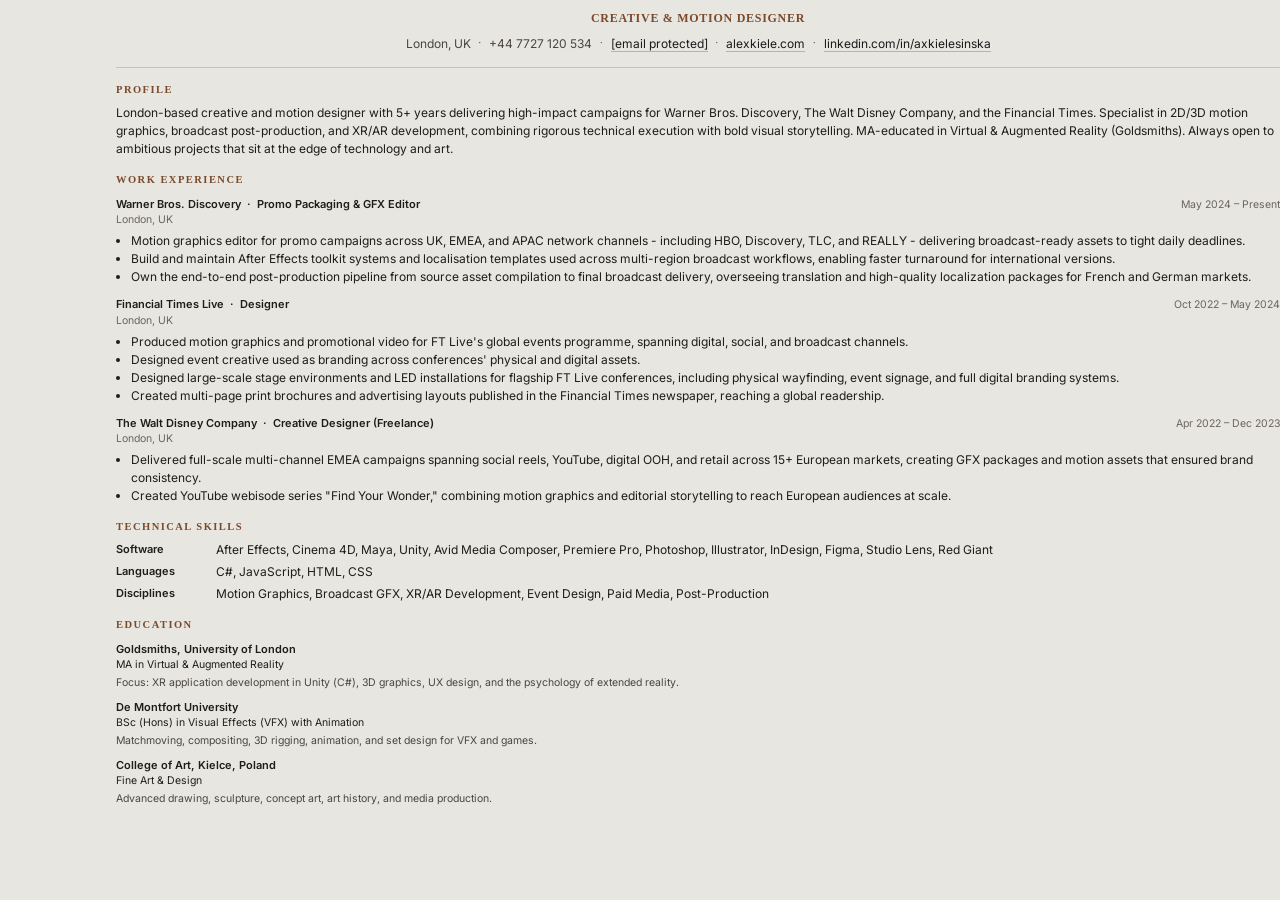
==== Alex Kielesinska Resume.html @ be0b965c "Add files via upload" ====
<!DOCTYPE html>
<html>
<head>
<meta charset="utf-8">
<meta name="viewport" content="width=device-width, initial-scale=1">
<script src="./support.js"></script>
</head>
<body>
<x-dc>
<helmet style="font-family: Raleway">
  <link rel="preconnect" href="https://fonts.googleapis.com">
  <link rel="preconnect" href="https://fonts.gstatic.com" crossorigin="">
  <link href="https://fonts.googleapis.com/css2?family=Libre+Caslon+Text:ital,wght@0,400;0,700;1,400&amp;family=Inter:wght@400;500;600&amp;display=swap" rel="stylesheet">
  <style>
    body { margin: 0; background: #e8e6e1; }
    doc-page:not(:defined) { visibility: hidden; }
    a { color: #1a1a1a; text-decoration: none; border-bottom: 1px solid #b8b3a8; }
    a:hover { color: #7a4a2b; border-bottom-color: #7a4a2b; }
  </style>
</helmet>
<x-import component-from-global-scope="doc-page" from="./doc-page.js" size="letter" margin="0.6in" style="font-family: Raleway; color: #1f1d1a; font-size: 10.3px; line-height: 1.5; position: absolute; left: 116px; top: -24px" hint-size="816px,1056px">

  <header style="text-align: center; margin-bottom: 14px;">
    <h1 style="font-family: Playfair Display; font-weight: 700; font-size: 20px; letter-spacing: 0.04em; margin: 0 0 3px; text-transform: uppercase">Aleksandra Kielesinska</h1>
    <div style="font-size: 12px; letter-spacing: 0.06em; text-transform: uppercase; color: #7a4a2b; margin-bottom: 8px; font-family: Playfair Display; font-weight: 600">Creative &amp; Motion Designer</div>
    <div style="font-size: 10px; color: #4a4640; display: flex; justify-content: center; gap: 8px; flex-wrap: wrap;">
      <span style="font-size: 12px; font-family: Inter">London, UK</span><span style="font-family: Tahoma">·</span>
      <span style="font-size: 12px; font-family: Inter">+44 7727 120 534</span><span style="font-family: Tahoma">·</span>
      <span style="font-family: Tahoma"><a href="/cdn-cgi/l/email-protection#96fdfff3faf3f7eed6f1fbf7fffab8f5f9fb" style="font-size: 12px; font-family: Inter"><span class="__cf_email__" data-cfemail="72191b171e17130a32151f131b1e5c111d1f">[email&#160;protected]</span></a></span><span style="font-family: Tahoma">·</span>
      <span style="font-family: Tahoma"><a href="https://alexkiele.com" style="font-size: 12px; font-family: Inter">alexkiele.com</a></span><span style="font-family: Tahoma">·</span>
      <span style="font-family: Tahoma"><a href="https://linkedin.com/in/axkielesinska" style="font-size: 12px; font-family: Inter">linkedin.com/in/axkielesinska</a></span>
    </div>
  </header>

  <hr style="border: none; border-top: 1px solid #c9c3b6; margin: 0 0 14px;">

  <section style="margin-bottom: 14px;">
    <h2 style="font-size: 10.5px; font-weight: 600; letter-spacing: 0.14em; text-transform: uppercase; color: #7a4a2b; margin: 0 0 6px; font-family: Verdana">Profile</h2>
    <p style="margin: 0; text-wrap: pretty; font-size: 12px; font-family: Inter">London-based creative and motion designer with 5+ years delivering high-impact campaigns for Warner Bros. Discovery, The Walt Disney Company, and the Financial Times. Specialist in 2D/3D motion graphics, broadcast post-production, and XR/AR development, combining rigorous technical execution with bold visual storytelling. MA-educated in Virtual &amp; Augmented Reality (Goldsmiths). Always open to ambitious projects that sit at the edge of technology and art.</p>
  </section>

  

  <section style="margin-bottom: 14px;">
    <h2 style="font-size: 10.5px; font-weight: 600; letter-spacing: 0.14em; text-transform: uppercase; color: #7a4a2b; margin: 0 0 8px; font-family: Verdana">Work Experience</h2>

    <div style="margin-bottom: 10px; break-inside: avoid;">
      <div style="display: flex; justify-content: space-between; align-items: baseline;">
        <div style="font-weight: 600; font-size: 11px; font-family: Inter">Warner Bros. Discovery &nbsp;·&nbsp; Promo Packaging &amp; GFX Editor</div>
        <div style="font-size: 10.5px; color: #6a655d; white-space: nowrap; font-family: Inter">May 2024 – Present</div>
      </div>
      <div style="font-size: 10.5px; color: #6a655d; margin-bottom: 4px; font-family: Inter">London, UK</div>
      <ul style="margin: 0; padding-left: 15px;">
        <li style="font-size: 12px; font-family: Inter">Motion graphics editor for promo campaigns across UK, EMEA, and APAC network channels - including HBO, Discovery, TLC, and REALLY - delivering broadcast-ready assets to tight daily deadlines.</li>
        <li style="font-size: 12px; font-family: Inter">Build and maintain After Effects toolkit systems and localisation templates used across multi-region broadcast workflows, enabling faster turnaround for international versions.</li>
        <li style="font-size: 12px; font-family: Inter"><div>Own the end-to-end post-production pipeline from source asset compilation to final broadcast delivery, overseeing translation and high-quality localization packages for French and German markets.</div></li>
        
      </ul>
    </div>

    <div style="margin-bottom: 10px; break-inside: avoid;">
      <div style="display: flex; justify-content: space-between; align-items: baseline;">
        <div style="font-weight: 600; font-size: 11px; font-family: Inter">Financial Times Live &nbsp;·&nbsp; Designer</div>
        <div style="font-size: 10.5px; color: #6a655d; white-space: nowrap; font-family: Inter">Oct 2022 – May 2024</div>
      </div>
      <div style="font-size: 10.5px; color: #6a655d; margin-bottom: 4px; font-family: Inter">London, UK</div>
      <ul style="margin: 0; padding-left: 15px;">
        <li style="font-size: 12px; font-family: Inter">Produced motion graphics and promotional video for FT Live's global events programme, spanning digital, social, and broadcast channels.</li>
        <li style="font-size: 12px; font-family: Inter">Designed event creative used as branding across conferences' physical and digital assets.</li>
        <li style="font-size: 12px; font-family: Inter">Designed large-scale stage environments and LED installations for flagship FT Live conferences, including physical wayfinding, event signage, and full digital branding systems.</li>
        <li style="font-size: 12px; font-family: Inter">Created multi-page print brochures and advertising layouts published in the Financial Times newspaper, reaching a global readership.</li>
      </ul>
    </div>

    <div style="break-inside: avoid;">
      <div style="display: flex; justify-content: space-between; align-items: baseline;">
        <div style="font-weight: 600; font-size: 11px; font-family: Inter">The Walt Disney Company &nbsp;·&nbsp; Creative Designer (Freelance)</div>
        <div style="font-size: 10.5px; color: #6a655d; white-space: nowrap; font-family: Inter">Apr 2022 – Dec 2023</div>
      </div>
      <div style="font-size: 10.5px; color: #6a655d; margin-bottom: 4px; font-family: Inter">London, UK</div>
      <ul style="margin: 0; padding-left: 15px;">
        <li style="font-size: 12px; font-family: Inter"><div>Delivered full-scale multi-channel EMEA campaigns spanning social reels, YouTube, digital OOH, and retail across 15+ European markets, creating GFX packages and motion assets that ensured brand consistency.</div></li>
        <li style="font-size: 12px; font-family: Inter">Created YouTube webisode series "Find Your Wonder," combining motion graphics and editorial storytelling to reach European audiences at scale.</li>
      </ul>
    </div>
  </section><section style="margin-bottom: 14px;">
    <h2 style="font-size: 10.5px; font-weight: 600; letter-spacing: 0.14em; text-transform: uppercase; color: #7a4a2b; margin: 0 0 6px; font-family: Verdana">Technical Skills</h2>
    <div style="display: grid; grid-template-columns: 90px 1fr; row-gap: 4px; column-gap: 10px;">
      <div style="font-weight: 600; font-size: 11px; font-family: Inter">Software</div>
      <div style="font-size: 12px; font-family: Inter">After Effects, Cinema 4D, Maya, Unity, Avid Media Composer, Premiere Pro, Photoshop, Illustrator, InDesign, Figma, Studio Lens, Red Giant</div>
      <div style="font-weight: 600; font-size: 11px; font-family: Inter">Languages</div>
      <div style="font-size: 12px; font-family: Inter">C#, JavaScript, HTML, CSS</div>
      <div style="font-weight: 600; font-size: 11px; font-family: Inter">Disciplines</div>
      <div style="font-size: 12px; font-family: Inter">Motion Graphics, Broadcast GFX, XR/AR Development, Event Design, Paid Media, Post-Production</div>
    </div>
  </section>

  <section>
    <h2 style="font-size: 10.5px; font-weight: 600; letter-spacing: 0.14em; text-transform: uppercase; color: #7a4a2b; margin: 0 0 8px; font-family: Verdana">Education</h2>

    <div style="margin-bottom: 8px; break-inside: avoid;">
      <div style="font-weight: 600; font-size: 11px; font-family: Inter">Goldsmiths, University of London</div>
      <div style="font-size: 10.5px; margin-bottom: 2px; font-family: Inter">MA in Virtual &amp; Augmented Reality</div>
      <div style="font-size: 10.5px; color: #4a4640; font-family: Inter">Focus: XR application development in Unity (C#), 3D graphics, UX design, and the psychology of extended reality.</div>
    </div>

    <div style="margin-bottom: 8px; break-inside: avoid;">
      <div style="font-weight: 600; font-size: 11px; font-family: Inter">De Montfort University</div>
      <div style="font-size: 10.5px; margin-bottom: 2px; font-family: Inter">BSc (Hons) in Visual Effects (VFX) with Animation</div>
      <div style="font-size: 10.5px; color: #4a4640; font-family: Inter">Matchmoving, compositing, 3D rigging, animation, and set design for VFX and games.</div>
    </div>

    <div style="break-inside: avoid;">
      <div style="font-weight: 600; font-size: 11px; font-family: Inter">College of Art, Kielce, Poland</div>
      <div style="font-size: 10.5px; margin-bottom: 2px; font-family: Inter">Fine Art &amp; Design</div>
      <div style="font-size: 10.5px; color: #4a4640; font-family: Inter">Advanced drawing, sculpture, concept art, art history, and media production.</div>
    </div>
  </section>

</x-import>
</x-dc>
<script data-cfasync="false" src="/cdn-cgi/scripts/5c5dd728/cloudflare-static/email-decode.min.js"></script></body>
</html>
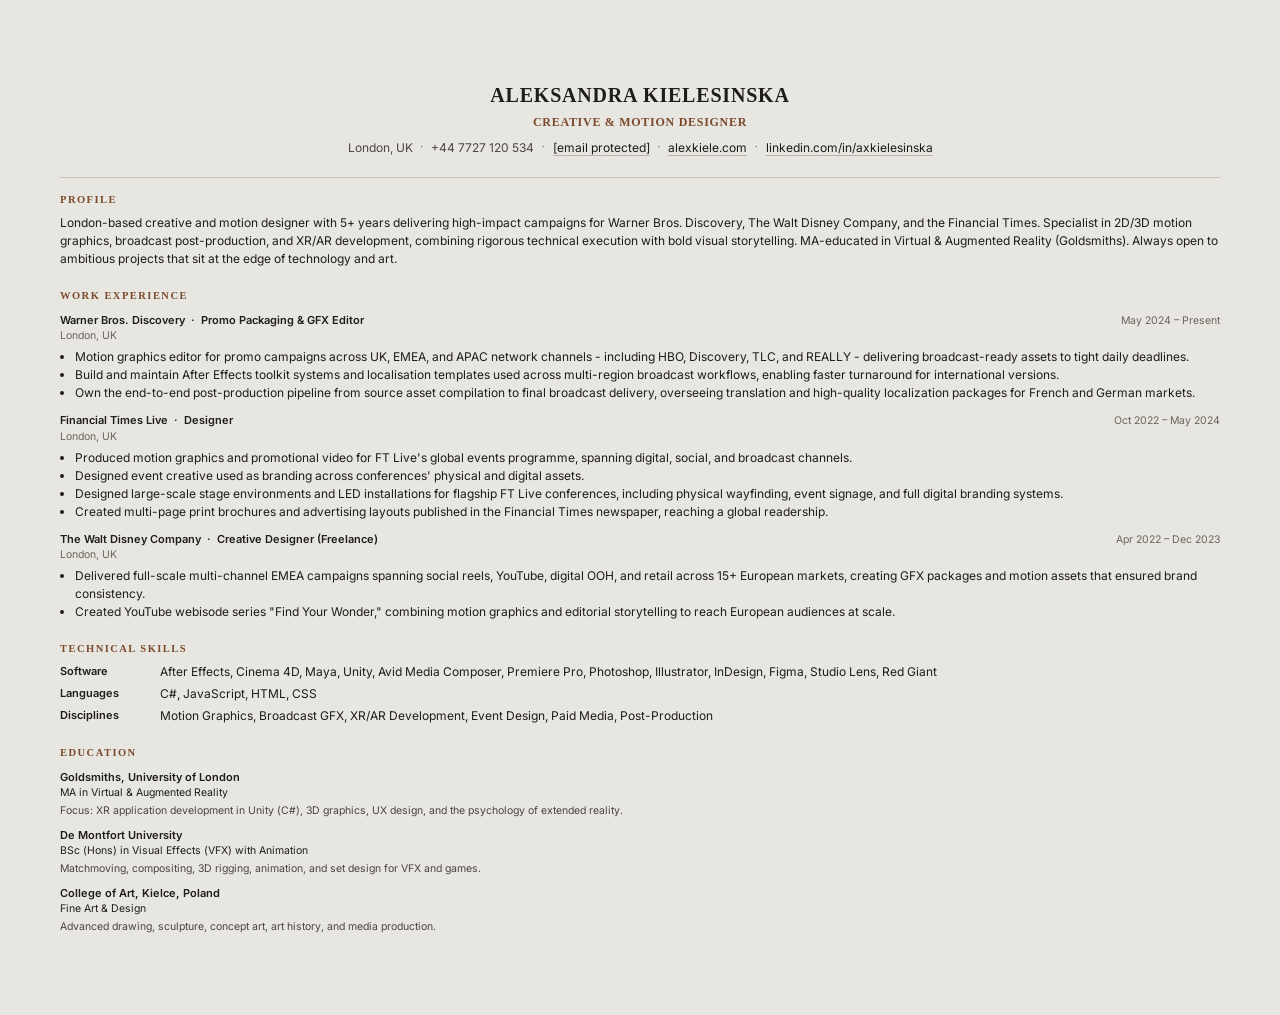
==== commit cf837878: "Update Alex Kielesinska Resume.html" ====
--- a/Alex Kielesinska Resume.html
+++ b/Alex Kielesinska Resume.html
@@ -12,15 +12,15 @@
   <link rel="preconnect" href="https://fonts.gstatic.com" crossorigin="">
   <link href="https://fonts.googleapis.com/css2?family=Libre+Caslon+Text:ital,wght@0,400;0,700;1,400&amp;family=Inter:wght@400;500;600&amp;display=swap" rel="stylesheet">
   <style>
-    body { margin: 0; background: #e8e6e1; }
+    body { margin: 0; background: #e8e6e1; display: flex; justify-content: center; padding: 80px 60px; box-sizing: border-box; min-height: 100vh; }
     doc-page:not(:defined) { visibility: hidden; }
     a { color: #1a1a1a; text-decoration: none; border-bottom: 1px solid #b8b3a8; }
     a:hover { color: #7a4a2b; border-bottom-color: #7a4a2b; }
   </style>
 </helmet>
-<x-import component-from-global-scope="doc-page" from="./doc-page.js" size="letter" margin="0.6in" style="font-family: Raleway; color: #1f1d1a; font-size: 10.3px; line-height: 1.5; position: absolute; left: 116px; top: -24px" hint-size="816px,1056px">
+<x-import component-from-global-scope="doc-page" from="./doc-page.js" size="letter" margin="0.85in" style="font-family: Raleway; color: #1f1d1a; font-size: 10.3px; line-height: 1.5;" hint-size="816px,1056px">
 
-  <header style="text-align: center; margin-bottom: 14px;">
+  <header style="text-align: center; margin-bottom: 20px;">
     <h1 style="font-family: Playfair Display; font-weight: 700; font-size: 20px; letter-spacing: 0.04em; margin: 0 0 3px; text-transform: uppercase">Aleksandra Kielesinska</h1>
     <div style="font-size: 12px; letter-spacing: 0.06em; text-transform: uppercase; color: #7a4a2b; margin-bottom: 8px; font-family: Playfair Display; font-weight: 600">Creative &amp; Motion Designer</div>
     <div style="font-size: 10px; color: #4a4640; display: flex; justify-content: center; gap: 8px; flex-wrap: wrap;">
@@ -34,14 +34,14 @@
 
   <hr style="border: none; border-top: 1px solid #c9c3b6; margin: 0 0 14px;">
 
-  <section style="margin-bottom: 14px;">
+  <section style="margin-bottom: 20px;">
     <h2 style="font-size: 10.5px; font-weight: 600; letter-spacing: 0.14em; text-transform: uppercase; color: #7a4a2b; margin: 0 0 6px; font-family: Verdana">Profile</h2>
     <p style="margin: 0; text-wrap: pretty; font-size: 12px; font-family: Inter">London-based creative and motion designer with 5+ years delivering high-impact campaigns for Warner Bros. Discovery, The Walt Disney Company, and the Financial Times. Specialist in 2D/3D motion graphics, broadcast post-production, and XR/AR development, combining rigorous technical execution with bold visual storytelling. MA-educated in Virtual &amp; Augmented Reality (Goldsmiths). Always open to ambitious projects that sit at the edge of technology and art.</p>
   </section>
 
   
 
-  <section style="margin-bottom: 14px;">
+  <section style="margin-bottom: 20px;">
     <h2 style="font-size: 10.5px; font-weight: 600; letter-spacing: 0.14em; text-transform: uppercase; color: #7a4a2b; margin: 0 0 8px; font-family: Verdana">Work Experience</h2>
 
     <div style="margin-bottom: 10px; break-inside: avoid;">
@@ -83,7 +83,7 @@
         <li style="font-size: 12px; font-family: Inter">Created YouTube webisode series "Find Your Wonder," combining motion graphics and editorial storytelling to reach European audiences at scale.</li>
       </ul>
     </div>
-  </section><section style="margin-bottom: 14px;">
+  </section><section style="margin-bottom: 20px;">
     <h2 style="font-size: 10.5px; font-weight: 600; letter-spacing: 0.14em; text-transform: uppercase; color: #7a4a2b; margin: 0 0 6px; font-family: Verdana">Technical Skills</h2>
     <div style="display: grid; grid-template-columns: 90px 1fr; row-gap: 4px; column-gap: 10px;">
       <div style="font-weight: 600; font-size: 11px; font-family: Inter">Software</div>
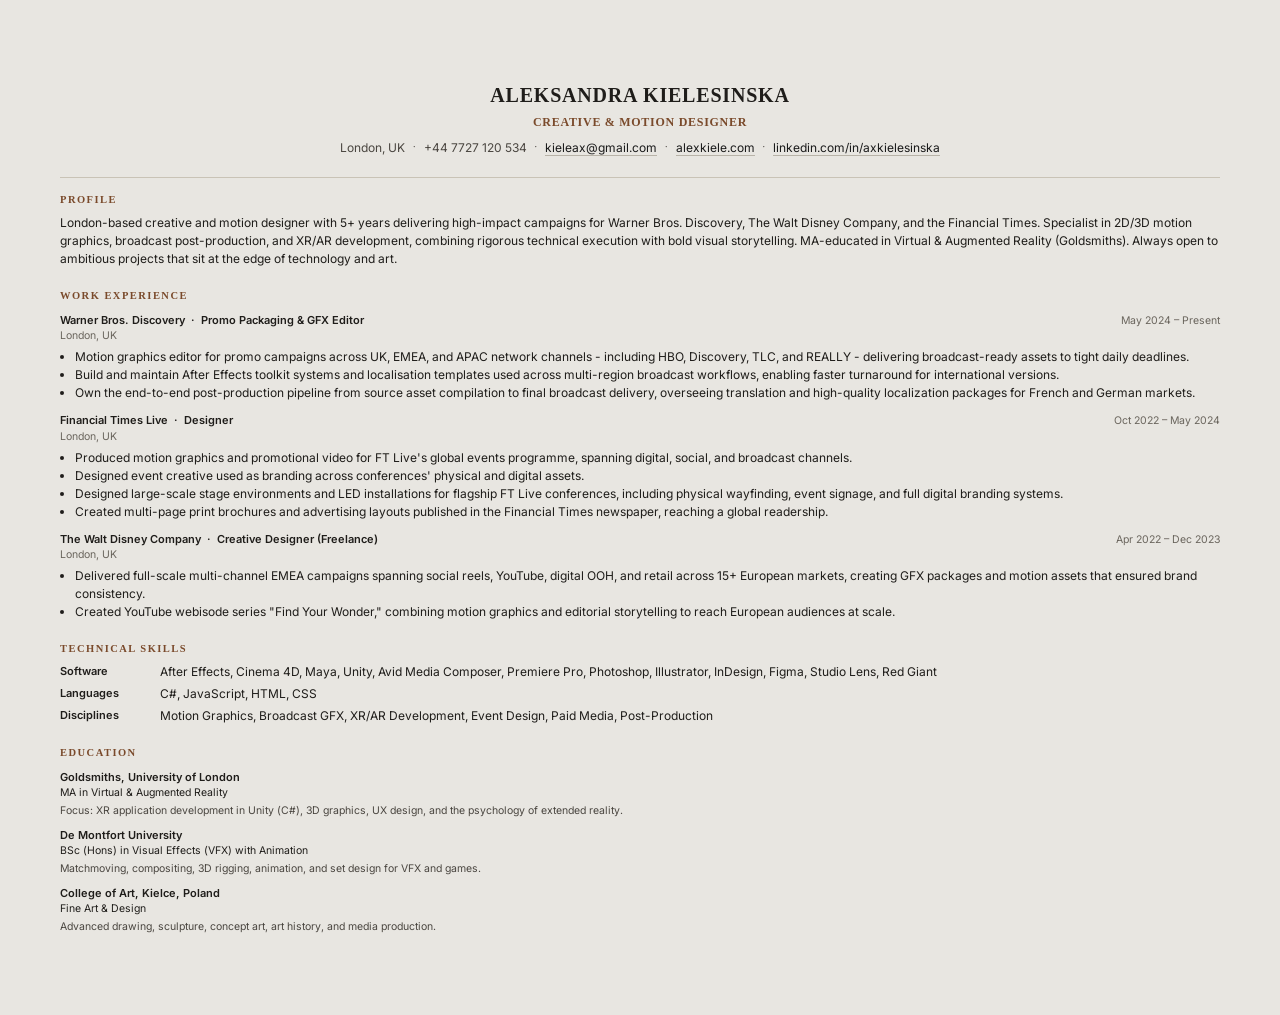
==== commit e4cf9197: "Update Alex Kielesinska Resume.html" ====
--- a/Alex Kielesinska Resume.html
+++ b/Alex Kielesinska Resume.html
@@ -26,7 +26,7 @@
     <div style="font-size: 10px; color: #4a4640; display: flex; justify-content: center; gap: 8px; flex-wrap: wrap;">
       <span style="font-size: 12px; font-family: Inter">London, UK</span><span style="font-family: Tahoma">·</span>
       <span style="font-size: 12px; font-family: Inter">+44 7727 120 534</span><span style="font-family: Tahoma">·</span>
-      <span style="font-family: Tahoma"><a href="/cdn-cgi/l/email-protection#96fdfff3faf3f7eed6f1fbf7fffab8f5f9fb" style="font-size: 12px; font-family: Inter"><span class="__cf_email__" data-cfemail="72191b171e17130a32151f131b1e5c111d1f">[email&#160;protected]</span></a></span><span style="font-family: Tahoma">·</span>
+      <span style="font-family: Tahoma"><a href="/cdn-cgi/l/email-protection#96fdfff3faf3f7eed6f1fbf7fffab8f5f9fb" style="font-size: 12px; font-family: Inter"><span class="__cf_email__" data-cfemail="72191b171e17130a32151f131b1e5c111d1f">kieleax@gmail.com</span></a></span><span style="font-family: Tahoma">·</span>
       <span style="font-family: Tahoma"><a href="https://alexkiele.com" style="font-size: 12px; font-family: Inter">alexkiele.com</a></span><span style="font-family: Tahoma">·</span>
       <span style="font-family: Tahoma"><a href="https://linkedin.com/in/axkielesinska" style="font-size: 12px; font-family: Inter">linkedin.com/in/axkielesinska</a></span>
     </div>
